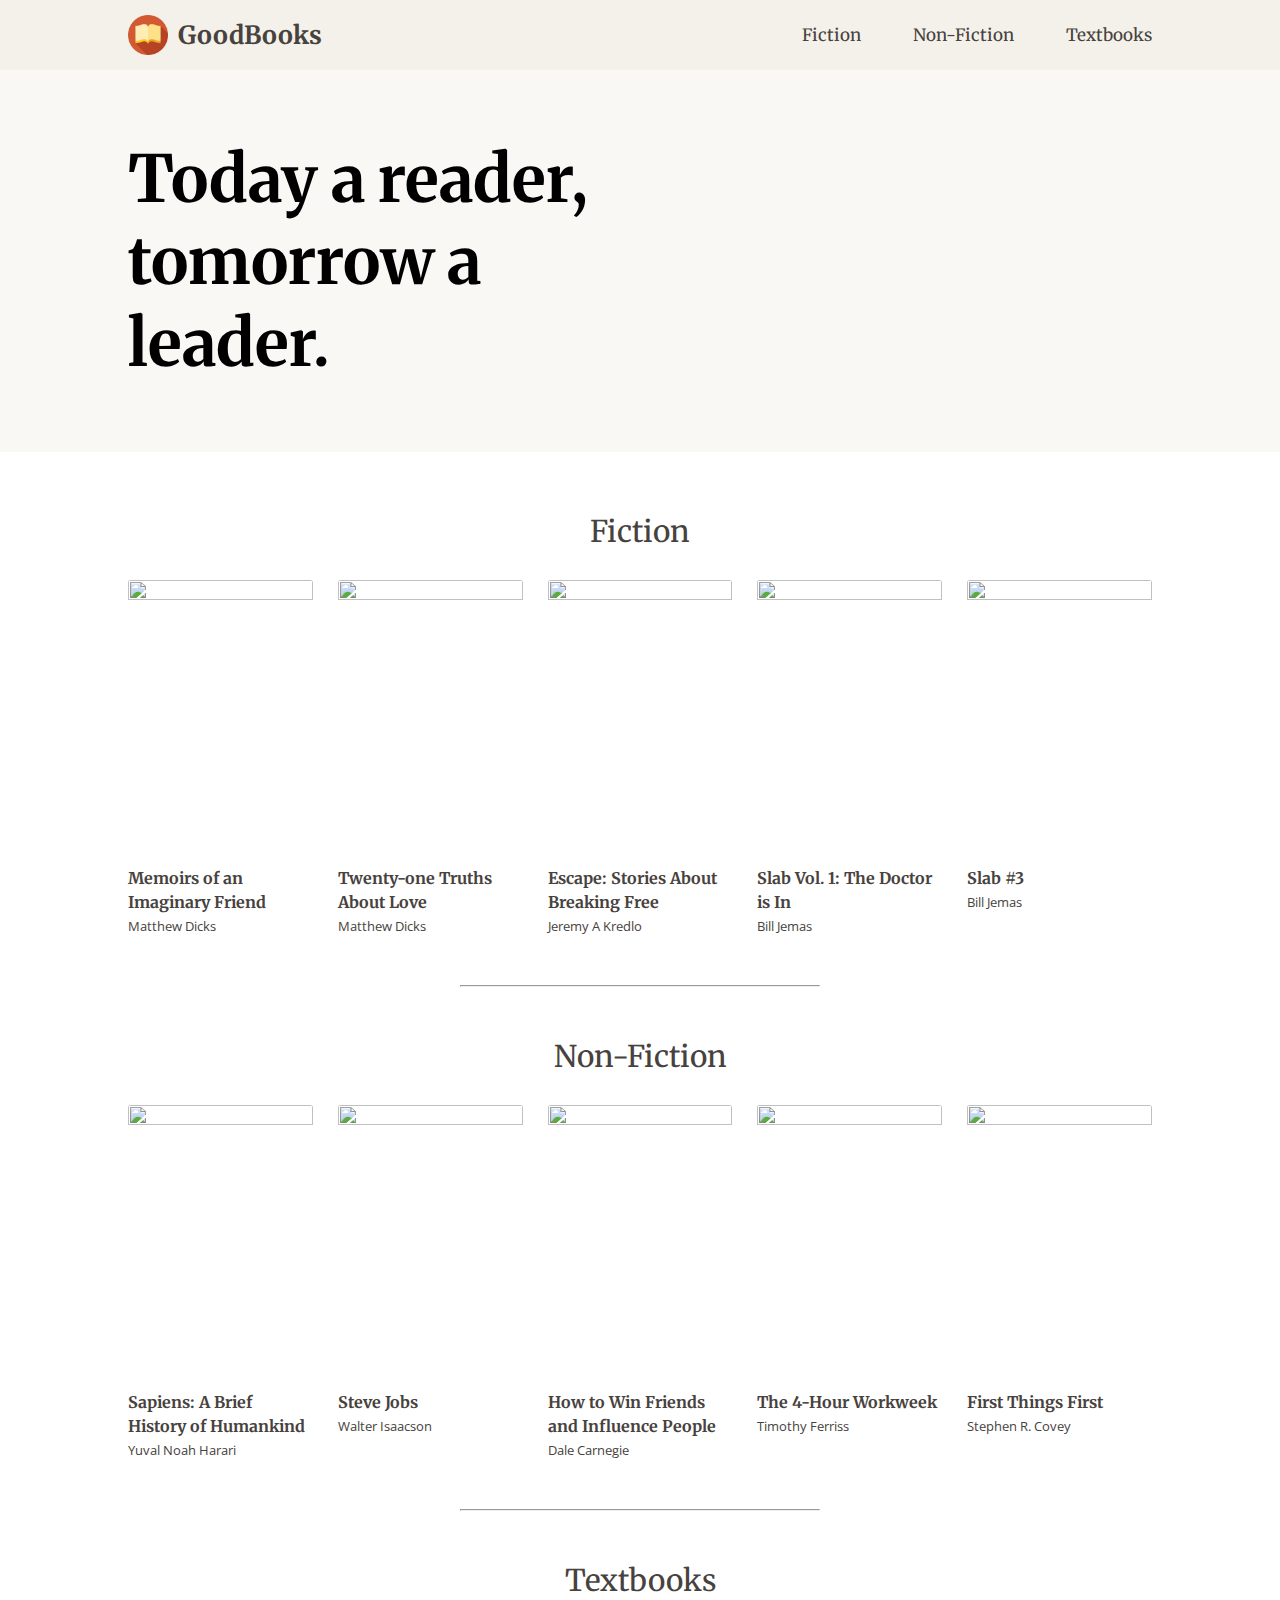
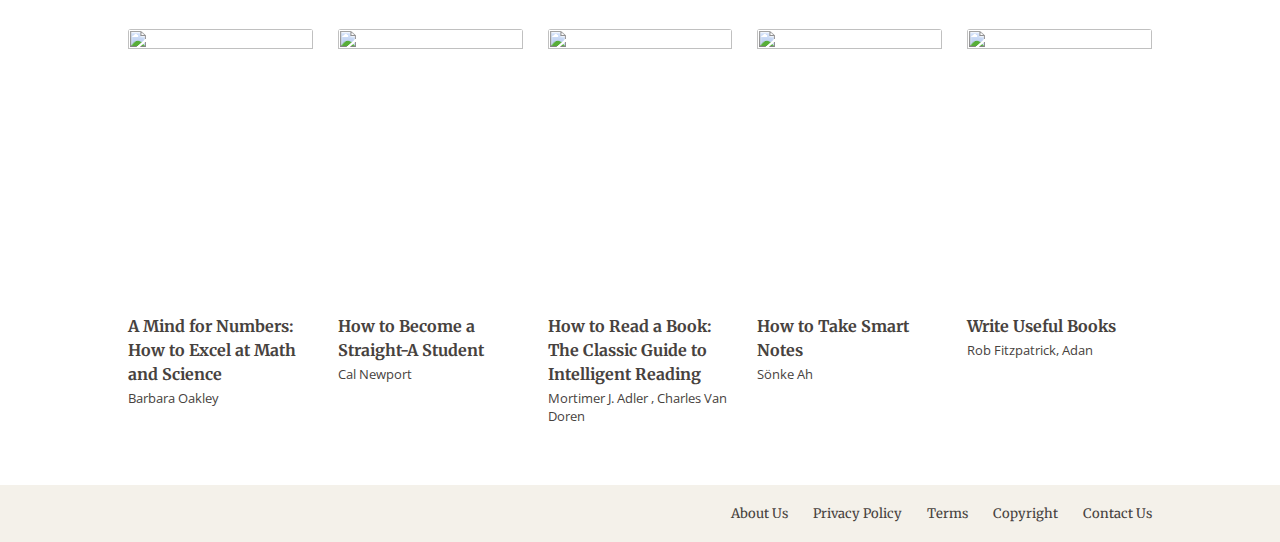
==== index.html @ 9c89ca59 "initialize" ====
<!-- 
RMIT University Vietnam
Course: COSC2430 Web Programming
Semester: 2023A
Assessment: Assignment 1
Author: Vu Tuan Linh
ID: s3927502
Acknowledgement: 
  - Color and Design Inspiration: https://www.goodreads.com/
-->

<!DOCTYPE html>
<html lang="en">
  <head>
    <meta charset="UTF-8" />
    <meta http-equiv="X-UA-Compatible" content="IE=edge" />
    <meta name="viewport" content="width=device-width, initial-scale=1.0" />
    <title>Home Page</title>
    <link rel="stylesheet" href="styles.css" />
  </head>
  <body>
    <!-- Header -->
    <header>
      <a href="" class="logo-and-title">
        <img class="logo" src="images/logo.png" alt="logo" />
        <h2 class="header-title">GoodBooks</h2>
      </a>
      <nav class="header-nav">
        <a href="category.html" class="header-nav-item">Fiction</a>
        <a href="category.html" class="header-nav-item">Non-Fiction</a>
        <a href="category.html" class="header-nav-item">Textbooks</a>
      </nav>
    </header>

    <main>
      <!-- Banner (contains video) -->
      <section id="banner">
        <div class="banner-left">
          <h1 class="banner-title">Today a reader, tomorrow a leader.</h1>
        </div>

        <div class="banner-right">
          <div class="video-container">
            <iframe
              src="https://www.youtube.com/embed/6ibCtsHgz3Y"
              title="How books can open your mind | Lisa Bu"
              frameborder="0"
              allow="accelerometer; autoplay; clipboard-write; encrypted-media; gyroscope; picture-in-picture; web-share"
              allowfullscreen
              class="video-frame"
            ></iframe>
          </div>
        </div>
      </section>

      <section id="books-listing">
        <!-- Fiction -->
        <div class="books-row-container">
          <div class="books-row-title-container">
            <a href="category.html" class="books-row-title">Fiction</a>
          </div>

          <div class="books-row">
            <a href="book.html" class="books-row-item">
              <img
                src="https://images-na.ssl-images-amazon.com/images/S/compressed.photo.goodreads.com/books/1343851908i/13538552._SX600_.jpg"
                class="books-row-item-img"
              />
              <p class="books-row-item-name">Memoirs of an Imaginary Friend</p>
              <p class="books-row-item-author">Matthew Dicks</p>
            </a>
            <a href="book.html" class="books-row-item">
              <img
                src="https://images-na.ssl-images-amazon.com/images/S/compressed.photo.goodreads.com/books/1554610186i/43263472._SX600_.jpg"
                class="books-row-item-img"
              />
              <p class="books-row-item-name">Twenty-one Truths About Love</p>
              <p class="books-row-item-author">Matthew Dicks</p>
            </a>
            <a href="book.html" class="books-row-item">
              <img
                src="https://images-na.ssl-images-amazon.com/images/S/compressed.photo.goodreads.com/books/1679597744i/123554934._SX600_.jpg"
                class="books-row-item-img"
              />
              <p class="books-row-item-name">
                Escape: Stories About Breaking Free
              </p>
              <p class="books-row-item-author">Jeremy A Kredlo</p>
            </a>
            <a href="book.html" class="books-row-item">
              <img
                src="https://images-na.ssl-images-amazon.com/images/S/compressed.photo.goodreads.com/books/1681662384i/134028526._SX600_.jpg"
                class="books-row-item-img"
              />
              <p class="books-row-item-name">Slab Vol. 1: The Doctor is In</p>
              <p class="books-row-item-author">Bill Jemas</p>
            </a>
            <a href="book.html" class="books-row-item">
              <img
                src="https://images-na.ssl-images-amazon.com/images/S/compressed.photo.goodreads.com/books/1681187696i/128134483._SX600_.jpg"
                class="books-row-item-img"
              />
              <p class="books-row-item-name">Slab #3</p>
              <p class="books-row-item-author">Bill Jemas</p>
            </a>
          </div>
          <hr class="books-row-divider" />
        </div>

        <!-- Non-Fiction -->
        <div class="books-row-container">
          <div class="books-row-title-container">
            <a href="category.html" class="books-row-title">Non-Fiction</a>
          </div>
          <div class="books-row">
            <a href="book.html" class="books-row-item">
              <img
                src="https://images-na.ssl-images-amazon.com/images/S/compressed.photo.goodreads.com/books/1595674533i/23692271.jpg"
                class="books-row-item-img"
              />
              <p class="books-row-item-name">
                Sapiens: A Brief History of Humankind
              </p>
              <p class="books-row-item-author">Yuval Noah Harari</p>
            </a>
            <a href="book.html" class="books-row-item">
              <img
                src="https://images-na.ssl-images-amazon.com/images/S/compressed.photo.goodreads.com/books/1511288482i/11084145.jpg"
                class="books-row-item-img"
              />
              <p class="books-row-item-name">Steve Jobs</p>
              <p class="books-row-item-author">Walter Isaacson</p>
            </a>
            <a href="book.html" class="books-row-item">
              <img
                src="https://images-na.ssl-images-amazon.com/images/S/compressed.photo.goodreads.com/books/1442726934i/4865.jpg"
                class="books-row-item-img"
              />
              <p class="books-row-item-name">
                How to Win Friends and Influence People
              </p>
              <p class="books-row-item-author">Dale Carnegie</p>
            </a>
            <a href="book.html" class="books-row-item">
              <img
                src="https://images-na.ssl-images-amazon.com/images/S/compressed.photo.goodreads.com/books/1442957271i/368593.jpg"
                class="books-row-item-img"
              />
              <p class="books-row-item-name">The 4-Hour Workweek</p>
              <p class="books-row-item-author">Timothy Ferriss</p>
            </a>
            <a href="book.html" class="books-row-item">
              <img
                src="https://images-na.ssl-images-amazon.com/images/S/compressed.photo.goodreads.com/books/1440528321i/36071.jpg"
                class="books-row-item-img"
              />
              <p class="books-row-item-name">First Things First</p>
              <p class="books-row-item-author">Stephen R. Covey</p>
            </a>
          </div>
          <hr class="books-row-divider" />
        </div>

        <!-- Textbooks -->
        <div class="books-row-container">
          <div class="books-row-title-container">
            <a href="category.html" class="books-row-title">Textbooks</a>
          </div>
          <div class="books-row">
            <a href="book.html" class="books-row-item">
              <img
                src="https://images-na.ssl-images-amazon.com/images/S/compressed.photo.goodreads.com/books/1575009552i/18693655.jpg"
                class="books-row-item-img"
              />
              <p class="books-row-item-name">
                A Mind for Numbers: How to Excel at Math and Science
              </p>
              <p class="books-row-item-author">Barbara Oakley</p>
            </a>
            <a href="book.html" class="books-row-item">
              <img
                src="https://images-na.ssl-images-amazon.com/images/S/compressed.photo.goodreads.com/books/1361208630i/253203.jpg"
                class="books-row-item-img"
              />
              <p class="books-row-item-name">
                How to Become a Straight-A Student
              </p>
              <p class="books-row-item-author">Cal Newport</p>
            </a>
            <a href="book.html" class="books-row-item">
              <img
                src="https://images-na.ssl-images-amazon.com/images/S/compressed.photo.goodreads.com/books/1310993739i/567610.jpg"
                class="books-row-item-img"
              />
              <p class="books-row-item-name">
                How to Read a Book: The Classic Guide to Intelligent Reading
              </p>
              <p class="books-row-item-author">
                Mortimer J. Adler , Charles Van Doren
              </p>
            </a>
            <a href="book.html" class="books-row-item">
              <img
                src="https://images-na.ssl-images-amazon.com/images/S/compressed.photo.goodreads.com/books/1488937626i/34507927.jpg"
                class="books-row-item-img"
              />
              <p class="books-row-item-name">How to Take Smart Notes</p>
              <p class="books-row-item-author">Sönke Ah</p>
            </a>
            <a href="book.html" class="books-row-item">
              <img
                src="https://images-na.ssl-images-amazon.com/images/S/compressed.photo.goodreads.com/books/1625372113i/58482658.jpg"
                class="books-row-item-img"
              />
              <p class="books-row-item-name">Write Useful Books</p>
              <p class="books-row-item-author">Rob Fitzpatrick, Adan</p>
            </a>
          </div>
        </div>
      </section>
    </main>

    <!-- Footer -->
    <footer>
      <a href="#" class="footer-item">About Us</a>
      <a href="#" class="footer-item">Privacy Policy</a>
      <a href="#" class="footer-item">Terms</a>
      <a href="#" class="footer-item">Copyright</a>
      <a href="contact.html" class="footer-item">Contact Us</a>
    </footer>
  </body>
</html>
---- styles.css ----
@import url("https://fonts.googleapis.com/css2?family=Merriweather:wght@400;700;900&family=Open+Sans:wght@400;700&display=swap");

/* RMIT University Vietnam
RMIT University Vietnam
Course: COSC2430 Web Programming
Semester: 2023A
Assessment: Assignment 1
Author: Vu Tuan Linh
ID: s3927502
Acknowledgement: 
  - Color and Design Inspiration: https://www.goodreads.com/
*/

/* Global Styles */
* {
  padding: 0;
  margin: 0;
  font-family: "Merriweather", serif;
}

a {
  text-decoration: none;
  color: #47423e;
}

/* Header */
header {
  display: flex;
  justify-content: space-between;
  padding: 15px 10%;
  background-color: #f4f1ea;
}

.logo-and-title {
  display: flex;
  align-items: center;
  gap: 10px;
}

.logo {
  width: 40px;
  aspect-ratio: 1/1;
}

.header-title {
  font-size: 25px;
  color: #47423e;
}

.header-nav {
  width: 40%;
  max-width: 350px;
  display: flex;
  justify-content: space-between;
  align-items: center;
  font-family: "Open Sans", sans-serif;
}

.header-nav-item {
  font-size: 17px;
  position: relative;
}

.header-nav-item::after {
  content: "";
  position: absolute;
  width: 100%;
  transform: scaleX(0);
  height: 1px;
  bottom: 0;
  left: 0;
  background-color: #47423e;
  transform-origin: center;
  transition: transform 0.3s ease-out;
}

.header-nav-item:hover::after {
  transform: scaleX(1);
  transform-origin: center;
}

@media only screen and (max-width: 960px) {
  header {
    flex-direction: column;
    align-items: center;
    gap: 20px;
  }

  .logo-and-title {
    flex-direction: column;
  }

  .header-nav {
    flex-direction: column;
    gap: 10px;
  }
}

/* Banner */
#banner {
  background-color: #faf8f5;
  padding: 50px 10%;
  display: flex;
  gap: 20px;
}

.banner-left,
.banner-right {
  width: 50%;
  display: flex;
  align-items: center;
}

.banner-title {
  font-size: 65px;
}

.video-container {
  position: relative;
  width: 100%;
  overflow: hidden;
  padding-top: 56.25%;
  margin: auto 0;
}

.video-frame {
  position: absolute;
  top: 0;
  left: 0;
  width: 100%;
  height: 100%;
}

@media only screen and (max-width: 960px) {
  #banner {
    flex-direction: column;
  }

  .banner-left,
  .banner-right {
    width: 100%;
  }

  .banner-left {
    justify-content: center;
  }

  .banner-title {
    text-align: center;
    font-size: 30px;
  }
}

/* Book Listing */
#books-listing {
  margin: 60px 10%;
  display: flex;
  flex-direction: column;
}

.books-row-title {
  position: relative;
  font-size: 30px;
  text-align: center;
  display: inline-block;
}

.books-row-title::after {
  content: "";
  position: absolute;
  width: 100%;
  transform: scaleX(0);
  height: 1px;
  bottom: 0;
  left: 0;
  background-color: #47423e;
  transform-origin: center;
  transition: transform 0.3s ease-out;
}

.books-row-title-container {
  text-align: center;
  margin-bottom: 30px;
}

.books-row-container {
  display: flex;
  flex-direction: column;
}

.books-row-title:hover::after {
  transform: scaleX(1);
  transform-origin: center;
}

.books-row {
  display: grid;
  grid-template-columns: repeat(5, 1fr);
  grid-column-gap: 25px;
  grid-row-gap: 30px;
}

.books-row-item-img {
  width: 100%;
  aspect-ratio: 2/3;
  margin-bottom: 8px;
  border-radius: 3px;
  transition: all 0.2s ease-in-out;
}

.books-row-item-img:hover {
  transform: scale(1.05);
}

.books-row-item-name {
  line-height: 1.5;
  margin-bottom: 3px;
  font-weight: 700;
}

.books-row-item-author {
  font-family: "Open Sans", sans-serif;
  font-size: 13px;
}

.books-row-item:hover .books-row-item-name {
  text-decoration: underline;
}

.books-row-divider {
  width: 35%;
  margin: 50px auto;
  background-color: #47423e;
}

@media only screen and (max-width: 960px) {
  .books-row {
    grid-template-columns: repeat(3, 1fr);
  }

  .books-row-divider {
    margin: 40px auto;
  }
}

@media only screen and (max-width: 420px) {
  .books-row {
    grid-template-columns: repeat(2, 1fr);
  }
}

/* Footer */
footer {
  background-color: #f4f1ea;
  display: flex;
  justify-content: end;
  align-items: center;
  gap: 25px;
  padding: 20px 10%;
  font-size: 13px;
}

.footer-item {
  position: relative;
}

.footer-item::after {
  content: "";
  position: absolute;
  width: 100%;
  transform: scaleX(0);
  height: 1px;
  bottom: 0;
  left: 0;
  background-color: #47423e;
  transform-origin: center;
  transition: transform 0.3s ease-out;
}

.footer-item:hover::after {
  transform: scaleX(1);
  transform-origin: center;
}

@media only screen and (max-width: 960px) {
  footer {
    gap: 15px;
  }

  .footer-item {
    text-align: center;
  }
}

/* Book Detail */
#book-detail {
  padding: 60px 10%;
  display: flex;
  flex-direction: column;
  gap: 30px;
}

.breadcrumb {
  display: flex;
  gap: 10px;
}

.breadcrumb a,
.breadcrumb p {
  font-family: "Open Sans", sans-serif;
  color: #888888;
  margin: 0;
}

.breadcrumb a:hover {
  text-decoration: underline;
}

.book-img-and-basic-info {
  display: flex;
}

.book-img-container {
  flex: 5.5;
  display: flex;
  gap: 20px;
}

.book-big-img {
  width: 60%;
  border: 1px solid #aaa;
}

.book-small-img-container {
  width: 20%;
  display: flex;
  gap: 10px;
  flex-direction: column;
  justify-content: space-between;
}

.book-small-img {
  width: 100%;
  height: calc((100% - 20px) / 3);
  border: 1px solid #aaa;
  flex: 1;
}

.book-basic-info {
  flex: 4.5;
}

.book-basic-info-name {
  font-size: 45px;
  margin-bottom: 20px;
}

.book-basic-info-author {
  color: #47423e;
  font-weight: 100;
}

.book-basic-info-author span {
  color: #aaaaaa;
  margin-right: 5px;
}

.book-basic-info-price {
  font-size: 30px;
  color: #47423e;
  margin: 50px 0 20px;
}

.add-to-cart-button {
  background-color: #3f8363;
  color: #ffffff;
  font-size: 16px;
  font-family: "Open Sans", sans-serif;
  font-weight: 700;
  border: 0;
  padding: 10px 20px;
  border-radius: 25px;
  transition: 0.3s;
}

.add-to-cart-button:hover {
  background-color: #409970;
}

.book-description-container {
  border: 1px solid #aaa;
  border-radius: 3px;
}

.book-description-title {
  text-align: center;
  border-bottom: 1px solid #aaa;
  padding: 20px 40px;
  background-color: #faf8f5;
}

.book-description {
  text-align: justify;
  padding: 20px;
  line-height: 2;
}

@media only screen and (max-width: 960px) {
  .book-img-and-basic-info {
    gap: 50px;
  }

  .book-img-container {
    flex: 1;
    flex-direction: column;
  }

  .book-small-img-container {
    width: 100%;
    height: auto;
    flex-direction: row;
  }

  .book-big-img {
    width: 100%;
  }

  .book-small-img {
    flex: 1;
    height: auto;
    width: calc((100% - 25px) / 3);
  }

  .book-basic-info {
    flex: 2;
  }

  .book-img-and-basic-info {
    flex-direction: column;
  }

  .book-basic-info-price {
    margin-top: 20px;
  }
}

/* Contact Us */
#contact-main {
  padding-top: 50px;
  padding-bottom: 50px;
  display: flex;
  justify-content: center;
}

.contact {
  flex: 1;
  max-width: 800px;
  padding: 0 auto;
}

.contact-title {
  font-size: 30px;
  text-align: center;
}

.contact-input-list {
  display: flex;
  flex-direction: column;
  gap: 20px;
  margin: 30px 0;
}

.contact-input-line {
  display: flex;
  align-items: center;
  gap: 20px;
}

.contact-input-line > label {
  flex: 1;
  font-size: 18px;
  font-weight: 700;
  text-align: right;
  line-height: 1.5;
}

.contact-input-line > select,
input,
textarea,
.contact-input-checkbox-or-radio {
  flex: 3;
  padding: 8px 10px;
  font-family: "Open Sans", sans-serif;
}

.contact-input-checkbox-or-radio {
  padding: 10px 0;
  display: flex;
  align-items: center;
  gap: 20px;
}

.contact-input-checkbox-or-radio label {
  font-family: "Open Sans", sans-serif;
}

.contact-input-checkbox-or-radio-item {
  display: flex;
  gap: 8px;
}

.contact-buttons {
  display: flex;
  gap: 20px;
  justify-content: end;
}

.contact-button {
  font-size: 16px;
  font-family: "Open Sans", sans-serif;
  padding: 10px 20px;
  border: 0;
  border-radius: 25px;
}

.reset-button {
  color: #47423e;
  border: 1px solid #47423e;
  background-color: #f4f1ea;
}

.reset-button:hover {
  background-color: #faf8f5;
}

.submit-button {
  color: #ffffff;
  background-color: #1e1915;
}

.submit-button:hover {
  background-color: #4f4f4d;
}

@media only screen and (max-width: 960px) {
  #contact-main {
    padding-right: 20px;
    padding-left: 20px;
  }

  .contact-input-line {
    flex-direction: column;
    align-items: flex-start;
    gap: 10px;
  }

  .contact-input-list select,
  input,
  textarea {
    width: -webkit-fill-available;
  }

  .contact-buttons {
    justify-content: start;
  }
}
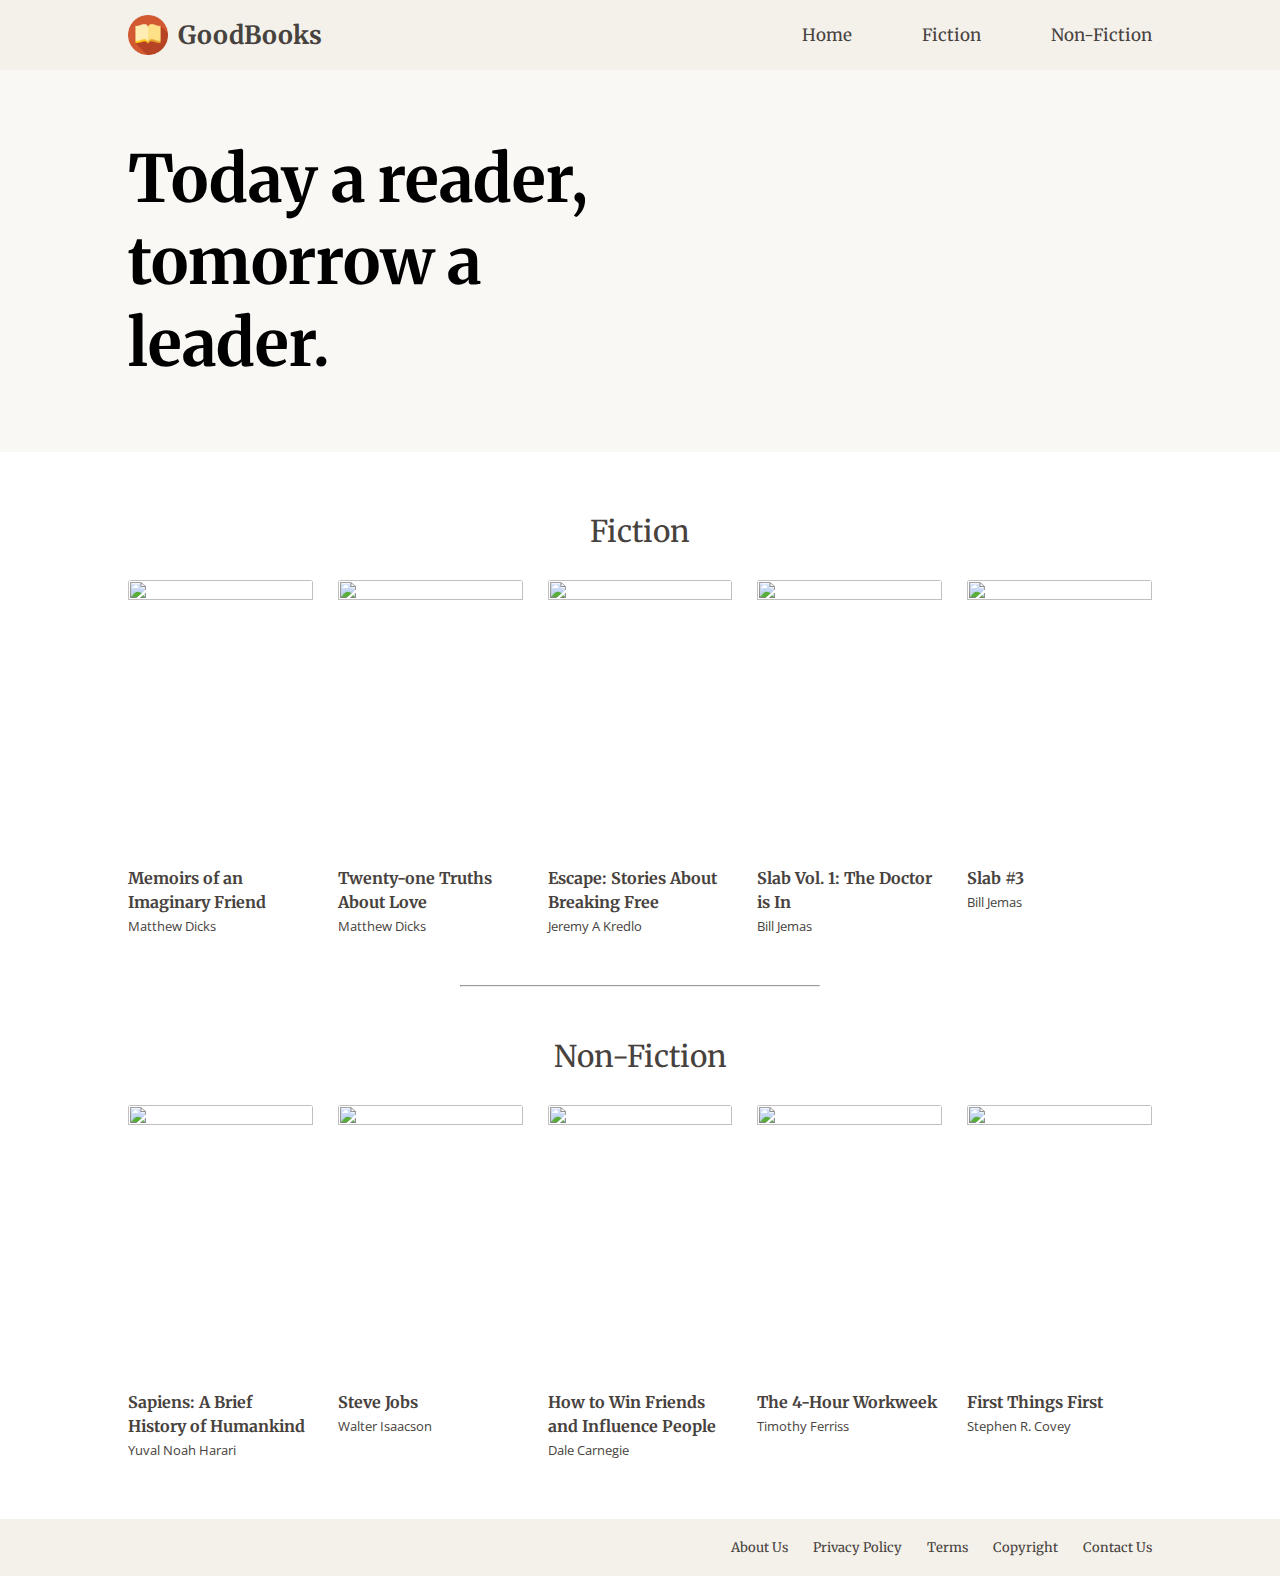
==== commit ba7547cf: "create 3 book detail pages" ====
--- a/index.html
+++ b/index.html
@@ -21,14 +21,14 @@
   <body>
     <!-- Header -->
     <header>
-      <a href="" class="logo-and-title">
+      <div class="logo-and-title">
         <img class="logo" src="images/logo.png" alt="logo" />
         <h2 class="header-title">GoodBooks</h2>
-      </a>
+      </div>
       <nav class="header-nav">
-        <a href="category.html" class="header-nav-item">Fiction</a>
-        <a href="category.html" class="header-nav-item">Non-Fiction</a>
-        <a href="category.html" class="header-nav-item">Textbooks</a>
+        <a href="index.html" class="header-nav-item">Home</a>
+        <a href="fiction.html" class="header-nav-item">Fiction</a>
+        <a href="non-fiction.html" class="header-nav-item">Non-Fiction</a>
       </nav>
     </header>
 
@@ -57,11 +57,11 @@
         <!-- Fiction -->
         <div class="books-row-container">
           <div class="books-row-title-container">
-            <a href="category.html" class="books-row-title">Fiction</a>
+            <a href="fiction.html" class="books-row-title">Fiction</a>
           </div>
 
           <div class="books-row">
-            <a href="book.html" class="books-row-item">
+            <a href="book2.html" class="books-row-item">
               <img
                 src="https://images-na.ssl-images-amazon.com/images/S/compressed.photo.goodreads.com/books/1343851908i/13538552._SX600_.jpg"
                 class="books-row-item-img"
@@ -69,7 +69,7 @@
               <p class="books-row-item-name">Memoirs of an Imaginary Friend</p>
               <p class="books-row-item-author">Matthew Dicks</p>
             </a>
-            <a href="book.html" class="books-row-item">
+            <a href="book2.html" class="books-row-item">
               <img
                 src="https://images-na.ssl-images-amazon.com/images/S/compressed.photo.goodreads.com/books/1554610186i/43263472._SX600_.jpg"
                 class="books-row-item-img"
@@ -77,7 +77,7 @@
               <p class="books-row-item-name">Twenty-one Truths About Love</p>
               <p class="books-row-item-author">Matthew Dicks</p>
             </a>
-            <a href="book.html" class="books-row-item">
+            <a href="book2.html" class="books-row-item">
               <img
                 src="https://images-na.ssl-images-amazon.com/images/S/compressed.photo.goodreads.com/books/1679597744i/123554934._SX600_.jpg"
                 class="books-row-item-img"
@@ -87,7 +87,7 @@
               </p>
               <p class="books-row-item-author">Jeremy A Kredlo</p>
             </a>
-            <a href="book.html" class="books-row-item">
+            <a href="book2.html" class="books-row-item">
               <img
                 src="https://images-na.ssl-images-amazon.com/images/S/compressed.photo.goodreads.com/books/1681662384i/134028526._SX600_.jpg"
                 class="books-row-item-img"
@@ -95,7 +95,7 @@
               <p class="books-row-item-name">Slab Vol. 1: The Doctor is In</p>
               <p class="books-row-item-author">Bill Jemas</p>
             </a>
-            <a href="book.html" class="books-row-item">
+            <a href="book2.html" class="books-row-item">
               <img
                 src="https://images-na.ssl-images-amazon.com/images/S/compressed.photo.goodreads.com/books/1681187696i/128134483._SX600_.jpg"
                 class="books-row-item-img"
@@ -110,10 +110,10 @@
         <!-- Non-Fiction -->
         <div class="books-row-container">
           <div class="books-row-title-container">
-            <a href="category.html" class="books-row-title">Non-Fiction</a>
+            <a href="non-fiction.html" class="books-row-title">Non-Fiction</a>
           </div>
           <div class="books-row">
-            <a href="book.html" class="books-row-item">
+            <a href="book3.html" class="books-row-item">
               <img
                 src="https://images-na.ssl-images-amazon.com/images/S/compressed.photo.goodreads.com/books/1595674533i/23692271.jpg"
                 class="books-row-item-img"
@@ -123,7 +123,7 @@
               </p>
               <p class="books-row-item-author">Yuval Noah Harari</p>
             </a>
-            <a href="book.html" class="books-row-item">
+            <a href="book1.html" class="books-row-item">
               <img
                 src="https://images-na.ssl-images-amazon.com/images/S/compressed.photo.goodreads.com/books/1511288482i/11084145.jpg"
                 class="books-row-item-img"
@@ -131,7 +131,7 @@
               <p class="books-row-item-name">Steve Jobs</p>
               <p class="books-row-item-author">Walter Isaacson</p>
             </a>
-            <a href="book.html" class="books-row-item">
+            <a href="book1.html" class="books-row-item">
               <img
                 src="https://images-na.ssl-images-amazon.com/images/S/compressed.photo.goodreads.com/books/1442726934i/4865.jpg"
                 class="books-row-item-img"
@@ -141,7 +141,7 @@
               </p>
               <p class="books-row-item-author">Dale Carnegie</p>
             </a>
-            <a href="book.html" class="books-row-item">
+            <a href="book3.html" class="books-row-item">
               <img
                 src="https://images-na.ssl-images-amazon.com/images/S/compressed.photo.goodreads.com/books/1442957271i/368593.jpg"
                 class="books-row-item-img"
@@ -149,71 +149,13 @@
               <p class="books-row-item-name">The 4-Hour Workweek</p>
               <p class="books-row-item-author">Timothy Ferriss</p>
             </a>
-            <a href="book.html" class="books-row-item">
+            <a href="book1.html" class="books-row-item">
               <img
                 src="https://images-na.ssl-images-amazon.com/images/S/compressed.photo.goodreads.com/books/1440528321i/36071.jpg"
                 class="books-row-item-img"
               />
               <p class="books-row-item-name">First Things First</p>
               <p class="books-row-item-author">Stephen R. Covey</p>
-            </a>
-          </div>
-          <hr class="books-row-divider" />
-        </div>
-
-        <!-- Textbooks -->
-        <div class="books-row-container">
-          <div class="books-row-title-container">
-            <a href="category.html" class="books-row-title">Textbooks</a>
-          </div>
-          <div class="books-row">
-            <a href="book.html" class="books-row-item">
-              <img
-                src="https://images-na.ssl-images-amazon.com/images/S/compressed.photo.goodreads.com/books/1575009552i/18693655.jpg"
-                class="books-row-item-img"
-              />
-              <p class="books-row-item-name">
-                A Mind for Numbers: How to Excel at Math and Science
-              </p>
-              <p class="books-row-item-author">Barbara Oakley</p>
-            </a>
-            <a href="book.html" class="books-row-item">
-              <img
-                src="https://images-na.ssl-images-amazon.com/images/S/compressed.photo.goodreads.com/books/1361208630i/253203.jpg"
-                class="books-row-item-img"
-              />
-              <p class="books-row-item-name">
-                How to Become a Straight-A Student
-              </p>
-              <p class="books-row-item-author">Cal Newport</p>
-            </a>
-            <a href="book.html" class="books-row-item">
-              <img
-                src="https://images-na.ssl-images-amazon.com/images/S/compressed.photo.goodreads.com/books/1310993739i/567610.jpg"
-                class="books-row-item-img"
-              />
-              <p class="books-row-item-name">
-                How to Read a Book: The Classic Guide to Intelligent Reading
-              </p>
-              <p class="books-row-item-author">
-                Mortimer J. Adler , Charles Van Doren
-              </p>
-            </a>
-            <a href="book.html" class="books-row-item">
-              <img
-                src="https://images-na.ssl-images-amazon.com/images/S/compressed.photo.goodreads.com/books/1488937626i/34507927.jpg"
-                class="books-row-item-img"
-              />
-              <p class="books-row-item-name">How to Take Smart Notes</p>
-              <p class="books-row-item-author">Sönke Ah</p>
-            </a>
-            <a href="book.html" class="books-row-item">
-              <img
-                src="https://images-na.ssl-images-amazon.com/images/S/compressed.photo.goodreads.com/books/1625372113i/58482658.jpg"
-                class="books-row-item-img"
-              />
-              <p class="books-row-item-name">Write Useful Books</p>
-              <p class="books-row-item-author">Rob Fitzpatrick, Adan</p>
             </a>
           </div>
         </div>
--- a/styles.css
+++ b/styles.css
@@ -484,6 +484,12 @@
   line-height: 1.5;
 }
 
+.contact-asterisk {
+  color: red;
+  font-size: 12px;
+  margin-left: 3px;
+}
+
 .contact-input-line > select,
 input,
 textarea,
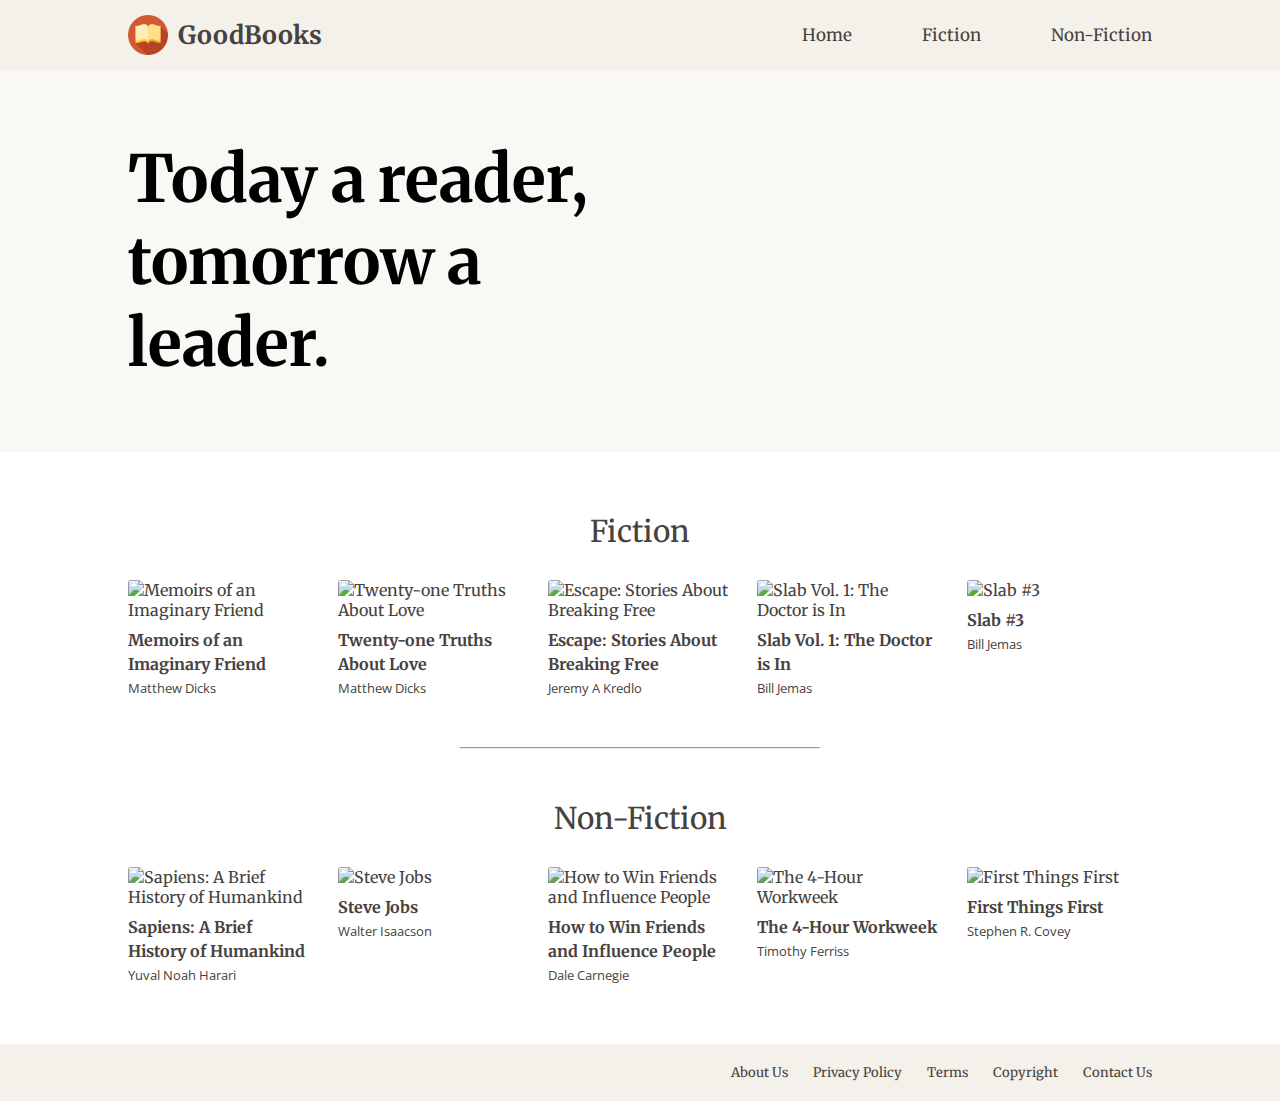
==== commit 782d06cc: "add missing alt got img and headings in sections" ====
--- a/index.html
+++ b/index.html
@@ -44,7 +44,6 @@
             <iframe
               src="https://www.youtube.com/embed/6ibCtsHgz3Y"
               title="How books can open your mind | Lisa Bu"
-              frameborder="0"
               allow="accelerometer; autoplay; clipboard-write; encrypted-media; gyroscope; picture-in-picture; web-share"
               allowfullscreen
               class="video-frame"
@@ -56,15 +55,16 @@
       <section id="books-listing">
         <!-- Fiction -->
         <div class="books-row-container">
-          <div class="books-row-title-container">
+          <h3 class="books-row-title-container">
             <a href="fiction.html" class="books-row-title">Fiction</a>
-          </div>
+          </h3>
 
           <div class="books-row">
             <a href="book2.html" class="books-row-item">
               <img
                 src="https://images-na.ssl-images-amazon.com/images/S/compressed.photo.goodreads.com/books/1343851908i/13538552._SX600_.jpg"
                 class="books-row-item-img"
+                alt="Memoirs of an Imaginary Friend"
               />
               <p class="books-row-item-name">Memoirs of an Imaginary Friend</p>
               <p class="books-row-item-author">Matthew Dicks</p>
@@ -73,6 +73,7 @@
               <img
                 src="https://images-na.ssl-images-amazon.com/images/S/compressed.photo.goodreads.com/books/1554610186i/43263472._SX600_.jpg"
                 class="books-row-item-img"
+                alt="Twenty-one Truths About Love"
               />
               <p class="books-row-item-name">Twenty-one Truths About Love</p>
               <p class="books-row-item-author">Matthew Dicks</p>
@@ -81,6 +82,7 @@
               <img
                 src="https://images-na.ssl-images-amazon.com/images/S/compressed.photo.goodreads.com/books/1679597744i/123554934._SX600_.jpg"
                 class="books-row-item-img"
+                alt="Escape: Stories About Breaking Free"
               />
               <p class="books-row-item-name">
                 Escape: Stories About Breaking Free
@@ -91,6 +93,7 @@
               <img
                 src="https://images-na.ssl-images-amazon.com/images/S/compressed.photo.goodreads.com/books/1681662384i/134028526._SX600_.jpg"
                 class="books-row-item-img"
+                alt="Slab Vol. 1: The Doctor is In"
               />
               <p class="books-row-item-name">Slab Vol. 1: The Doctor is In</p>
               <p class="books-row-item-author">Bill Jemas</p>
@@ -99,6 +102,7 @@
               <img
                 src="https://images-na.ssl-images-amazon.com/images/S/compressed.photo.goodreads.com/books/1681187696i/128134483._SX600_.jpg"
                 class="books-row-item-img"
+                alt="Slab #3"
               />
               <p class="books-row-item-name">Slab #3</p>
               <p class="books-row-item-author">Bill Jemas</p>
@@ -109,14 +113,15 @@
 
         <!-- Non-Fiction -->
         <div class="books-row-container">
-          <div class="books-row-title-container">
+          <h3 class="books-row-title-container">
             <a href="non-fiction.html" class="books-row-title">Non-Fiction</a>
-          </div>
+          </h3>
           <div class="books-row">
             <a href="book3.html" class="books-row-item">
               <img
                 src="https://images-na.ssl-images-amazon.com/images/S/compressed.photo.goodreads.com/books/1595674533i/23692271.jpg"
                 class="books-row-item-img"
+                alt="Sapiens: A Brief History of Humankind"
               />
               <p class="books-row-item-name">
                 Sapiens: A Brief History of Humankind
@@ -127,6 +132,7 @@
               <img
                 src="https://images-na.ssl-images-amazon.com/images/S/compressed.photo.goodreads.com/books/1511288482i/11084145.jpg"
                 class="books-row-item-img"
+                alt="Steve Jobs"
               />
               <p class="books-row-item-name">Steve Jobs</p>
               <p class="books-row-item-author">Walter Isaacson</p>
@@ -135,6 +141,7 @@
               <img
                 src="https://images-na.ssl-images-amazon.com/images/S/compressed.photo.goodreads.com/books/1442726934i/4865.jpg"
                 class="books-row-item-img"
+                alt="How to Win Friends and Influence People"
               />
               <p class="books-row-item-name">
                 How to Win Friends and Influence People
@@ -145,6 +152,7 @@
               <img
                 src="https://images-na.ssl-images-amazon.com/images/S/compressed.photo.goodreads.com/books/1442957271i/368593.jpg"
                 class="books-row-item-img"
+                alt="The 4-Hour Workweek"
               />
               <p class="books-row-item-name">The 4-Hour Workweek</p>
               <p class="books-row-item-author">Timothy Ferriss</p>
@@ -153,6 +161,7 @@
               <img
                 src="https://images-na.ssl-images-amazon.com/images/S/compressed.photo.goodreads.com/books/1440528321i/36071.jpg"
                 class="books-row-item-img"
+                alt="First Things First"
               />
               <p class="books-row-item-name">First Things First</p>
               <p class="books-row-item-author">Stephen R. Covey</p>
--- a/styles.css
+++ b/styles.css
@@ -123,6 +123,10 @@
   margin: auto 0;
 }
 
+.video-container iframe {
+  border: none;
+}
+
 .video-frame {
   position: absolute;
   top: 0;
@@ -179,6 +183,7 @@
 }
 
 .books-row-title-container {
+  font-weight: 400;
   text-align: center;
   margin-bottom: 30px;
 }
